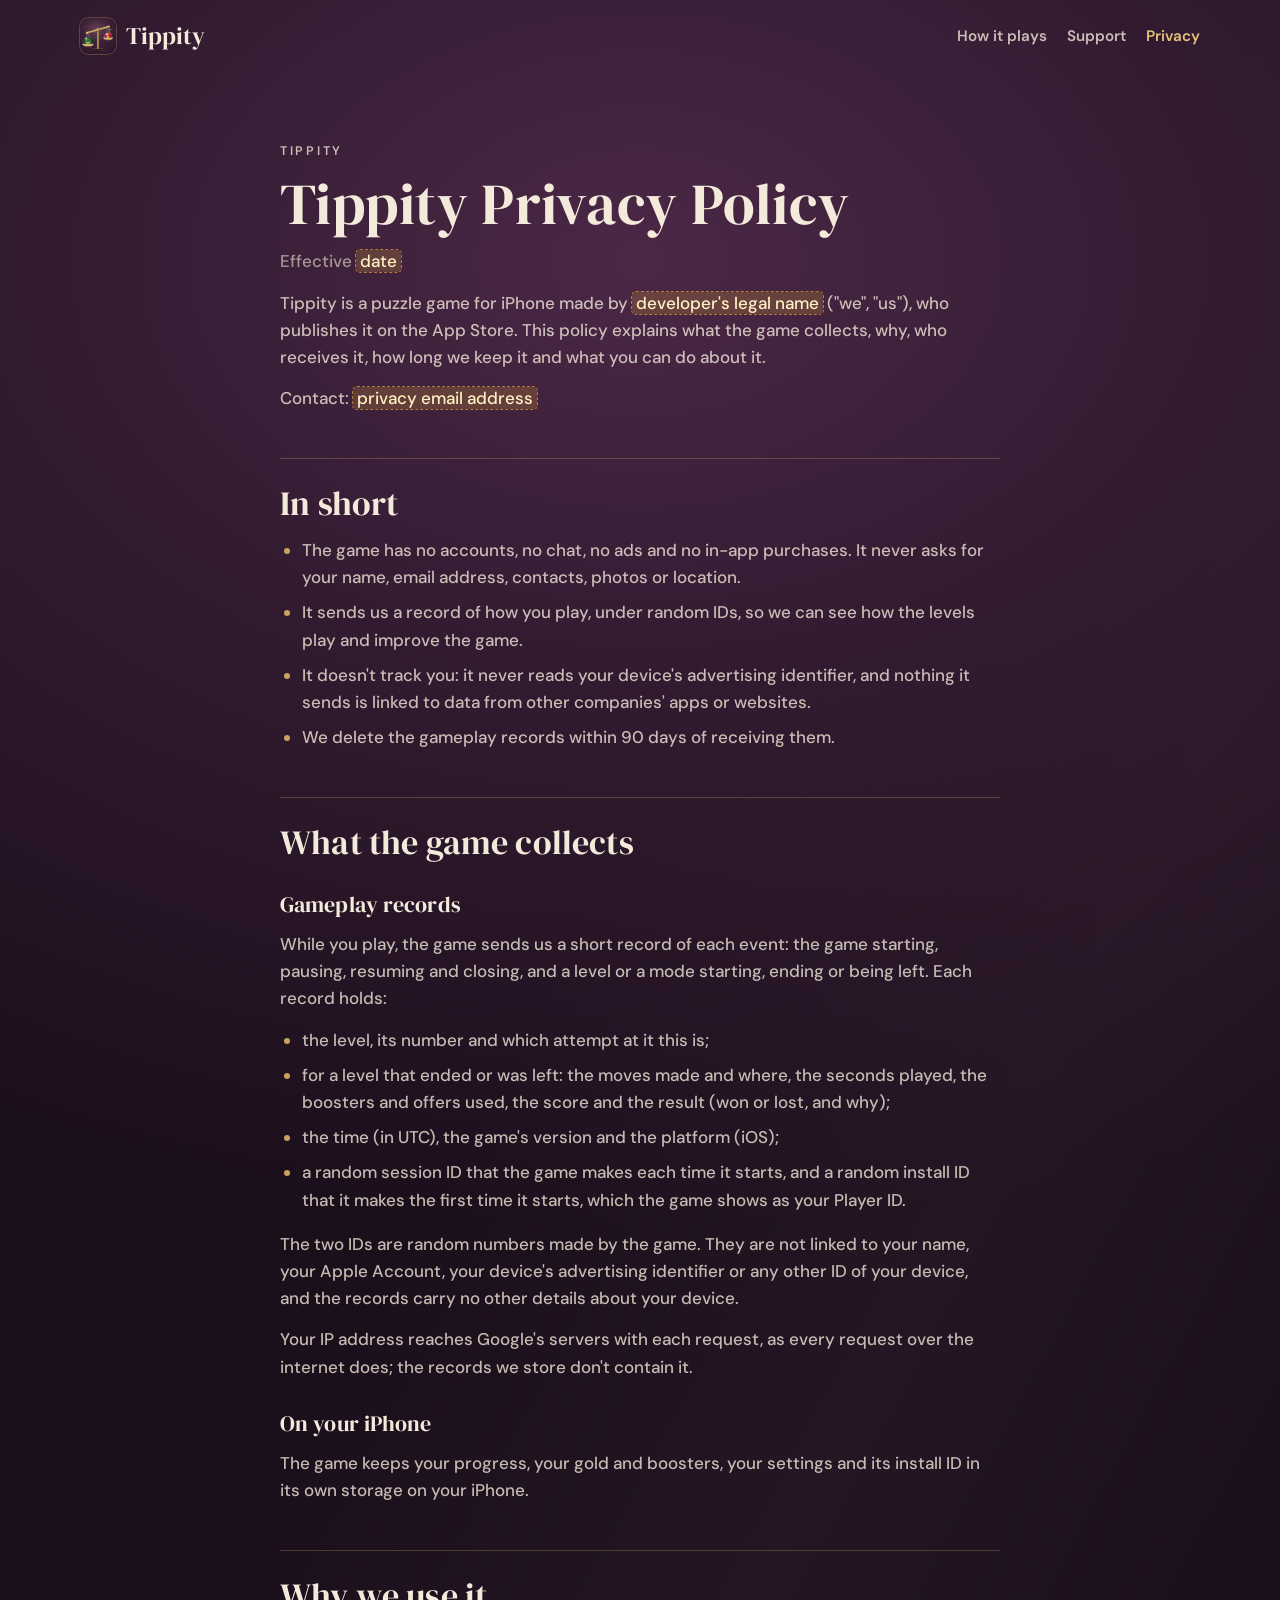
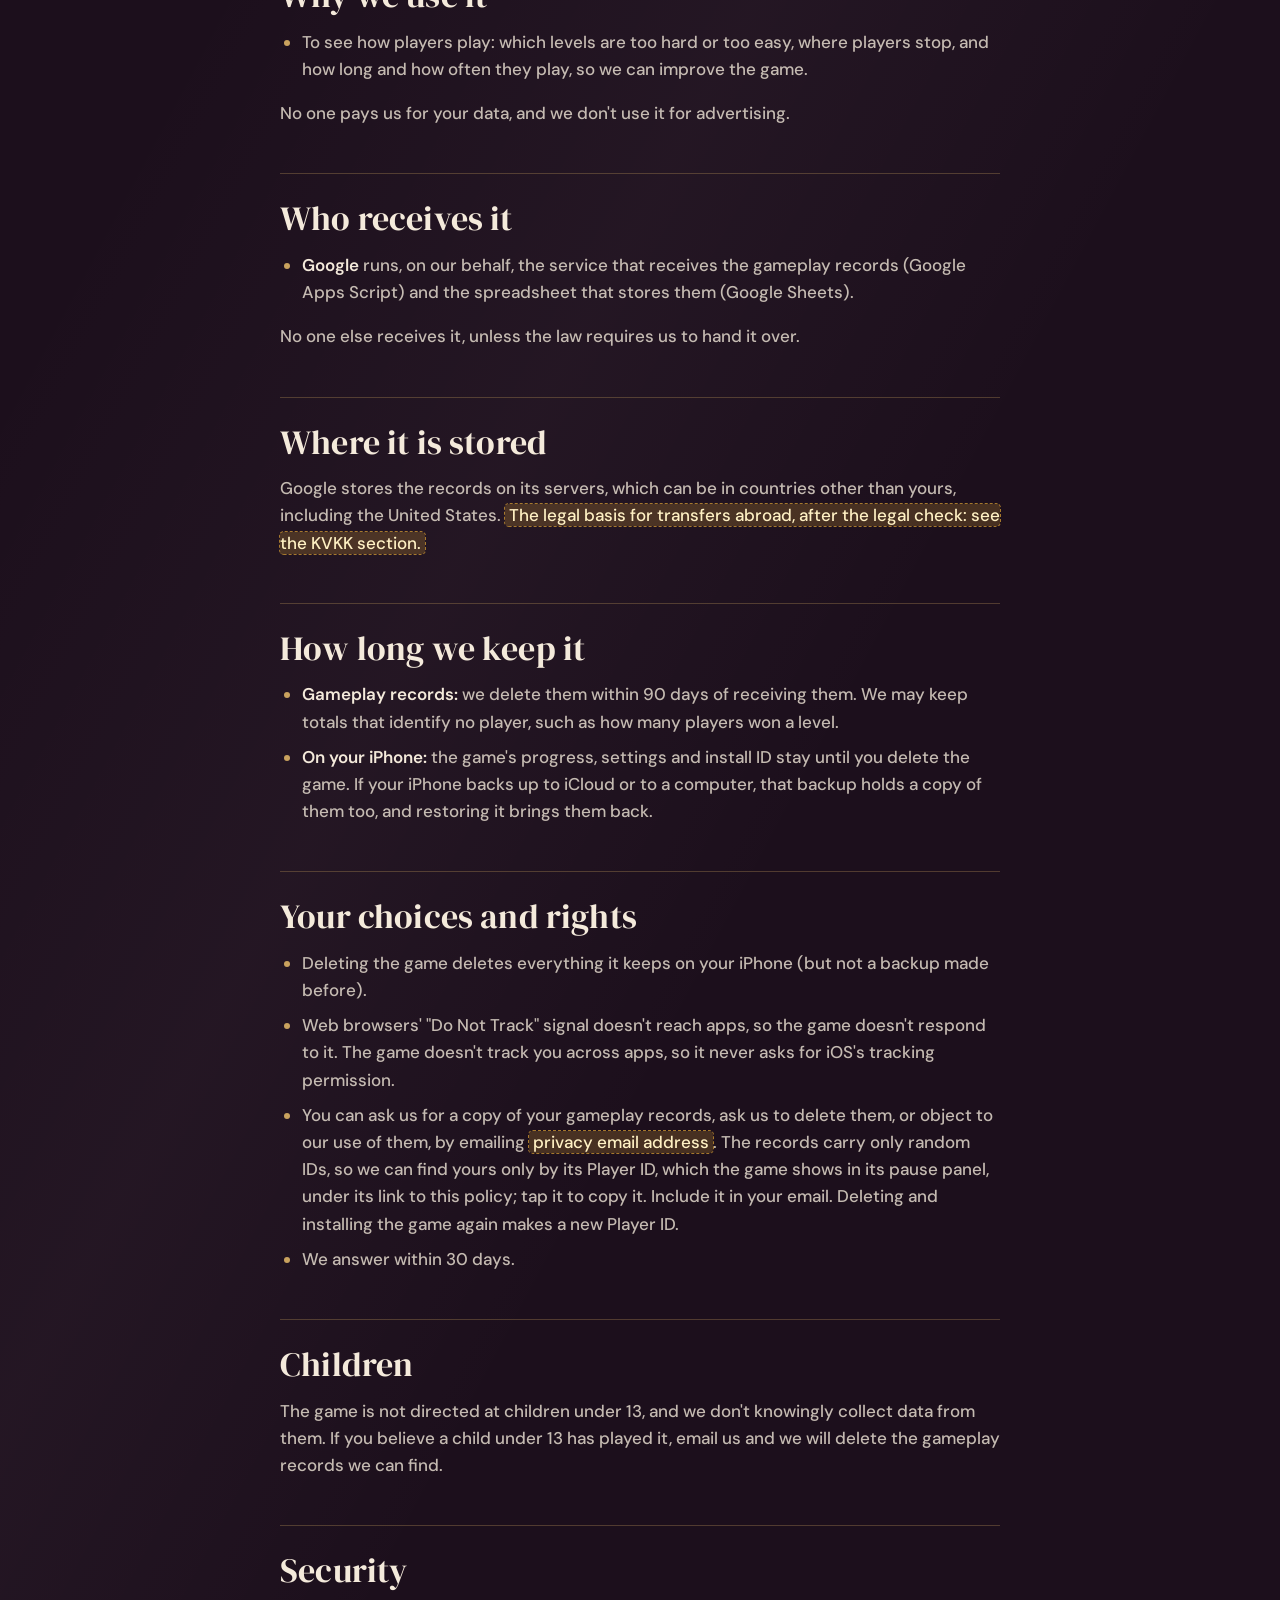
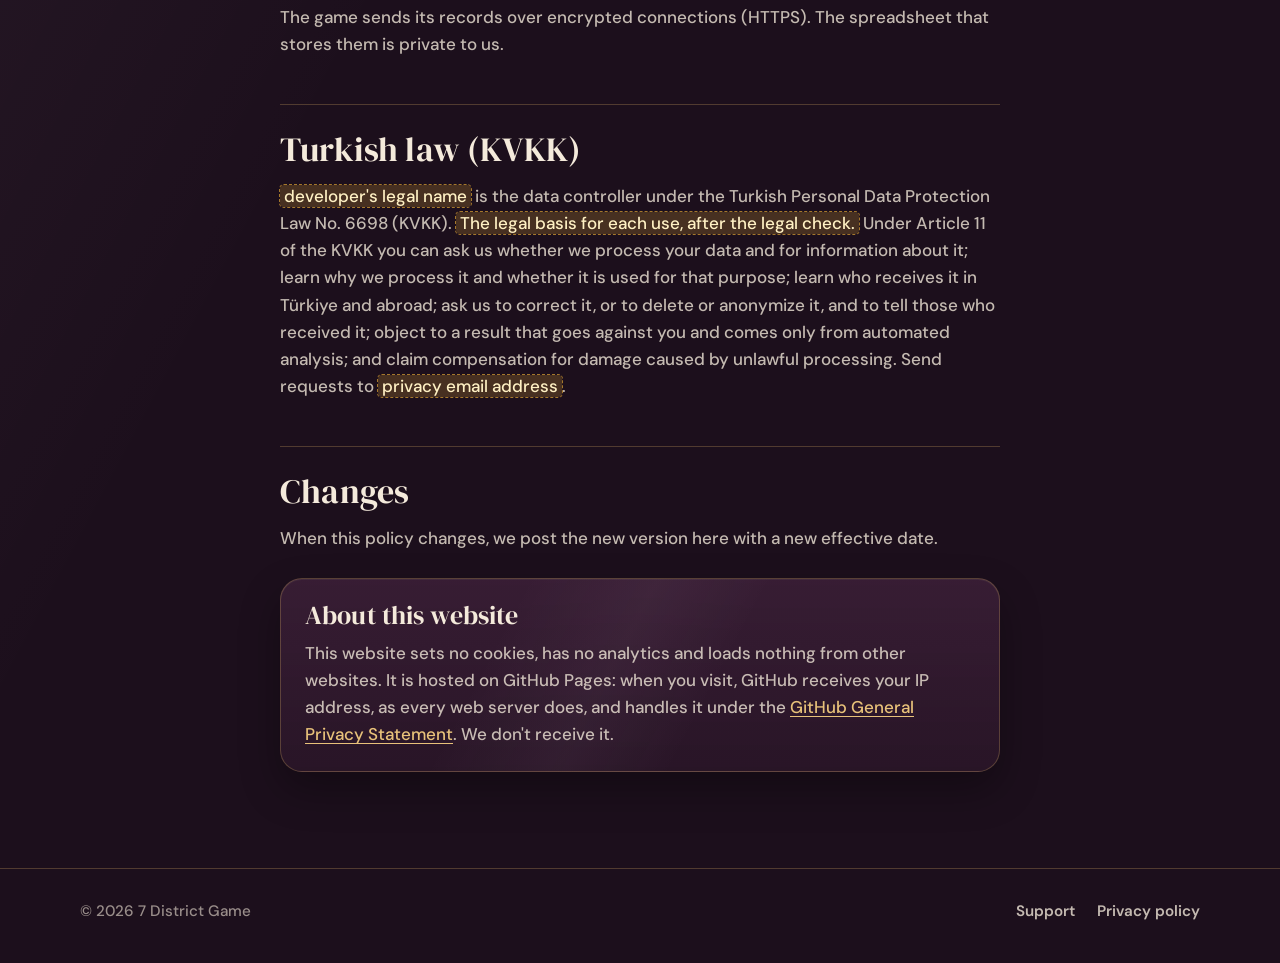
==== privacy/index.html @ a3f68eae "Add the home page, the privacy policy and the support page A static site in the game's Kadife style " ====
<!doctype html>
<html lang="en">
<head>
  <meta charset="utf-8">
  <meta name="viewport" content="width=device-width, initial-scale=1">
  <meta http-equiv="Content-Security-Policy" content="default-src 'none'; style-src 'self'; img-src 'self'; font-src 'self'; base-uri 'none'; form-action 'none'; upgrade-insecure-requests">
  <meta name="referrer" content="no-referrer">
  <meta name="color-scheme" content="dark">
  <meta name="theme-color" content="#1C0F1C">
  <title>Privacy Policy · Tippity</title>
  <meta name="description" content="What Tippity collects, why, who receives it, how long it is kept and what you can do about it.">
  <link rel="icon" type="image/png" sizes="32x32" href="../assets/img/favicon-32.png">
  <link rel="icon" type="image/png" sizes="192x192" href="../assets/img/icon-192.png">
  <link rel="apple-touch-icon" href="../assets/img/apple-touch-icon.png">
  <link rel="stylesheet" href="../assets/site.css">
  <link rel="canonical" href="https://czagnos.github.io/tippity-site/privacy/">
</head>
<body>
  <a class="skip" href="#main">Skip to content</a>

  <header class="site-header">
    <div class="wrap">
      <a class="brand" href="../" aria-label="Tippity, home"><img src="../assets/img/icon-192.png" width="36" height="36" alt="">Tippity</a>
      <nav class="site-nav" aria-label="Site">
        <ul>
          <li class="wide"><a href="../#how">How it plays</a></li>
          <li><a href="../support/">Support</a></li>
          <li><a href="./" aria-current="page">Privacy</a></li>
        </ul>
      </nav>
    </div>
  </header>

  <main id="main" class="page">
    <div class="wrap">
      <article class="prose">
        <p class="kicker">Tippity</p>
        <h1>Tippity Privacy Policy</h1>
        <p class="meta">Effective <mark class="todo">date</mark></p>
        <p>Tippity is a puzzle game for iPhone made by <mark class="todo">developer's legal name</mark> ("we", "us"), who publishes it on the App Store. This policy explains what the game collects, why, who receives it, how long we keep it and what you can do about it.</p>
        <p>Contact: <mark class="todo">privacy email address</mark></p>
        <h2 id="in-short">In short</h2>
        <ul>
          <li>The game has no accounts, no chat, no ads and no in-app purchases. It never asks for your name, email address, contacts, photos or location.</li>
          <li>It sends us a record of how you play, under random IDs, so we can see how the levels play and improve the game.</li>
          <li>It doesn't track you: it never reads your device's advertising identifier, and nothing it sends is linked to data from other companies' apps or websites.</li>
          <li>We delete the gameplay records within 90 days of receiving them.</li>
        </ul>
        <h2 id="what-the-game-collects">What the game collects</h2>
        <h3 id="gameplay-records">Gameplay records</h3>
        <p>While you play, the game sends us a short record of each event: the game starting, pausing, resuming and closing, and a level or a mode starting, ending or being left. Each record holds:</p>
        <ul>
          <li>the level, its number and which attempt at it this is;</li>
          <li>for a level that ended or was left: the moves made and where, the seconds played, the boosters and offers used, the score and the result (won or lost, and why);</li>
          <li>the time (in UTC), the game's version and the platform (iOS);</li>
          <li>a random session ID that the game makes each time it starts, and a random install ID that it makes the first time it starts, which the game shows as your Player ID.</li>
        </ul>
        <p>The two IDs are random numbers made by the game. They are not linked to your name, your Apple Account, your device's advertising identifier or any other ID of your device, and the records carry no other details about your device.</p>
        <p>Your IP address reaches Google's servers with each request, as every request over the internet does; the records we store don't contain it.</p>
        <h3 id="on-your-iphone">On your iPhone</h3>
        <p>The game keeps your progress, your gold and boosters, your settings and its install ID in its own storage on your iPhone.</p>
        <h2 id="why-we-use-it">Why we use it</h2>
        <ul>
          <li>To see how players play: which levels are too hard or too easy, where players stop, and how long and how often they play, so we can improve the game.</li>
        </ul>
        <p>No one pays us for your data, and we don't use it for advertising.</p>
        <h2 id="who-receives-it">Who receives it</h2>
        <ul>
          <li><strong>Google</strong> runs, on our behalf, the service that receives the gameplay records (Google Apps Script) and the spreadsheet that stores them (Google Sheets).</li>
        </ul>
        <p>No one else receives it, unless the law requires us to hand it over.</p>
        <h2 id="where-it-is-stored">Where it is stored</h2>
        <p>Google stores the records on its servers, which can be in countries other than yours, including the United States. <mark class="todo">The legal basis for transfers abroad, after the legal check: see the KVKK section.</mark></p>
        <h2 id="how-long-we-keep-it">How long we keep it</h2>
        <ul>
          <li><strong>Gameplay records:</strong> we delete them within 90 days of receiving them. We may keep totals that identify no player, such as how many players won a level.</li>
          <li><strong>On your iPhone:</strong> the game's progress, settings and install ID stay until you delete the game. If your iPhone backs up to iCloud or to a computer, that backup holds a copy of them too, and restoring it brings them back.</li>
        </ul>
        <h2 id="your-choices-and-rights">Your choices and rights</h2>
        <ul>
          <li>Deleting the game deletes everything it keeps on your iPhone (but not a backup made before).</li>
          <li>Web browsers' "Do Not Track" signal doesn't reach apps, so the game doesn't respond to it. The game doesn't track you across apps, so it never asks for iOS's tracking permission.</li>
          <li>You can ask us for a copy of your gameplay records, ask us to delete them, or object to our use of them, by emailing <mark class="todo">privacy email address</mark>. The records carry only random IDs, so we can find yours only by its Player ID, which the game shows in its pause panel, under its link to this policy; tap it to copy it. Include it in your email. Deleting and installing the game again makes a new Player ID.</li>
          <li>We answer within 30 days.</li>
        </ul>
        <h2 id="children">Children</h2>
        <p>The game is not directed at children under 13, and we don't knowingly collect data from them. If you believe a child under 13 has played it, email us and we will delete the gameplay records we can find.</p>
        <h2 id="security">Security</h2>
        <p>The game sends its records over encrypted connections (HTTPS). The spreadsheet that stores them is private to us.</p>
        <h2 id="turkish-law-kvkk">Turkish law (KVKK)</h2>
        <p><mark class="todo">developer's legal name</mark> is the data controller under the Turkish Personal Data Protection Law No. 6698 (KVKK). <mark class="todo">The legal basis for each use, after the legal check.</mark> Under Article 11 of the KVKK you can ask us whether we process your data and for information about it; learn why we process it and whether it is used for that purpose; learn who receives it in Türkiye and abroad; ask us to correct it, or to delete or anonymize it, and to tell those who received it; object to a result that goes against you and comes only from automated analysis; and claim compensation for damage caused by unlawful processing. Send requests to <mark class="todo">privacy email address</mark>.</p>
        <h2 id="changes">Changes</h2>
        <p>When this policy changes, we post the new version here with a new effective date.</p>

        <section class="card box" aria-labelledby="site-title">
          <h2 id="site-title">About this website</h2>
          <p>This website sets no cookies, has no analytics and loads nothing from other websites. It is hosted on
            GitHub Pages: when you visit, GitHub receives your IP address, as every web server does, and handles it
            under the <a href="https://docs.github.com/en/site-policy/privacy-policies/github-general-privacy-statement">GitHub General Privacy Statement</a>.
            We don't receive it.</p>
        </section>
      </article>
    </div>
  </main>

  <footer class="site-footer">
    <div class="wrap">
      <p>© 2026 7 District Game</p>
      <ul>
        <li><a href="../support/">Support</a></li>
        <li><a href="./" aria-current="page">Privacy policy</a></li>
      </ul>
    </div>
  </footer>
</body>
</html>
---- assets/site.css ----
/* Tippity's site. The game's Kadife style (velvet plum, brass and lamp light) from the game's design tokens; no
   external requests, no scripts. */

@font-face {
  font-family: "DM Serif Display";
  src: url("fonts/DMSerifDisplay-Regular.ttf") format("truetype");
  font-weight: 400;
  font-style: normal;
  font-display: swap;
}

@font-face {
  font-family: "DM Sans";
  src: url("fonts/DMSans-Medium.ttf") format("truetype");
  font-weight: 500;
  font-style: normal;
  font-display: swap;
}

@font-face {
  font-family: "DM Sans";
  src: url("fonts/DMSans-SemiBold.ttf") format("truetype");
  font-weight: 600;
  font-style: normal;
  font-display: swap;
}

:root {
  color-scheme: dark;

  --bg-center: #4b2846;
  --bg-mid: #321b31;
  --bg-edge: #1c0f1c;
  --velvet: #2a1628;
  --night: #170c17;
  --inlay: #120912;
  --counter-top: #170b16;
  --counter-bottom: #0e070e;
  --counter-edge: #674f36;
  --lamp: #e8c27a;
  --gold: #c9a25e;
  --gold-light: #f3d9a0;
  --gold-pale: #fff1c4;
  --gold-dark: #8a6424;
  --bone: #f4eadb;
  --bone-soft: rgba(244, 234, 219, 0.78);
  --bone-faint: rgba(244, 234, 219, 0.58);
  --line: rgba(201, 162, 94, 0.3);
  --line-strong: rgba(232, 194, 122, 0.55);
  --safe: #1e9a68;
  --warn: #e0a534;
  --danger: #c8203a;

  --serif: "DM Serif Display", Georgia, "Times New Roman", serif;
  --sans: "DM Sans", -apple-system, BlinkMacSystemFont, "Segoe UI", Roboto, Helvetica, Arial, sans-serif;

  --page: 1120px;
  --text: 720px;
  --gutter: clamp(16px, 5vw, 40px);
  --radius: 22px;
}

*,
*::before,
*::after {
  box-sizing: border-box;
}

html {
  -webkit-text-size-adjust: 100%;
  text-size-adjust: 100%;
  background: var(--bg-edge);
}

body {
  margin: 0;
  min-height: 100vh;
  background-color: var(--bg-edge);
  background-image:
    radial-gradient(ellipse 110% 960px at 50% 260px, var(--bg-center) 0%, var(--bg-mid) 42%, rgba(28, 15, 28, 0) 100%),
    linear-gradient(118deg, rgba(255, 220, 240, 0) 30%, rgba(255, 220, 240, 0.035) 46%, rgba(255, 220, 240, 0) 60%);
  background-repeat: no-repeat;
  color: var(--bone);
  font-family: var(--sans);
  font-weight: 500;
  font-size: 1.0625rem;
  line-height: 1.6;
  -webkit-font-smoothing: antialiased;
  -moz-osx-font-smoothing: grayscale;
}

img {
  display: block;
  max-width: 100%;
  height: auto;
}

a {
  color: var(--lamp);
  text-decoration-thickness: 1px;
  text-underline-offset: 0.18em;
}

a:hover {
  color: var(--gold-pale);
}

:focus-visible {
  outline: 2px solid var(--lamp);
  outline-offset: 3px;
  border-radius: 6px;
}

h1,
h2,
h3 {
  font-family: var(--serif);
  font-weight: 400;
  line-height: 1.12;
  letter-spacing: 0.005em;
  margin: 0;
}

p {
  margin: 0;
}

strong {
  font-weight: 600;
}

.skip {
  position: absolute;
  left: 12px;
  top: -60px;
  z-index: 10;
  padding: 10px 16px;
  border-radius: 999px;
  background: var(--night);
  color: var(--bone);
  border: 1px solid var(--line-strong);
}

.skip:focus {
  top: 12px;
}

.wrap {
  width: 100%;
  max-width: calc(var(--page) + 2 * var(--gutter));
  margin: 0 auto;
  padding: 0 var(--gutter);
}

.kicker {
  font-family: var(--sans);
  font-weight: 600;
  font-size: 0.78rem;
  letter-spacing: 0.22em;
  text-transform: uppercase;
  color: var(--gold);
}

/* Header */

.site-header {
  padding: 18px 0;
}

.site-header .wrap {
  display: flex;
  align-items: center;
  justify-content: space-between;
  gap: 16px;
}

.brand {
  display: inline-flex;
  align-items: center;
  gap: 10px;
  color: var(--bone);
  text-decoration: none;
  font-family: var(--serif);
  font-size: 1.5rem;
  line-height: 1;
}

.brand img {
  width: 36px;
  height: 36px;
  border-radius: 9px;
  box-shadow: 0 0 0 1px var(--line);
}

.brand:hover {
  color: var(--gold-pale);
}

.site-nav ul {
  display: flex;
  flex-wrap: wrap;
  gap: 4px 20px;
  list-style: none;
  margin: 0;
  padding: 0;
}

.site-nav a {
  color: var(--bone-soft);
  text-decoration: none;
  font-weight: 600;
  font-size: 0.95rem;
}

.site-nav a:hover,
.site-nav a[aria-current="page"] {
  color: var(--lamp);
}

@media (max-width: 520px) {
  .site-nav .wide {
    display: none;
  }

  .site-nav ul {
    gap: 4px 16px;
  }
}

/* Hero */

.hero {
  padding: clamp(16px, 5vw, 64px) 0 clamp(8px, 3vw, 32px);
}

.hero .wrap {
  display: grid;
  gap: clamp(8px, 3vw, 40px);
  align-items: center;
}

.hero-art {
  position: relative;
  justify-self: center;
  width: min(100%, 520px);
}

.hero-art::before {
  content: "";
  position: absolute;
  inset: -12% -18%;
  background: radial-gradient(closest-side, rgba(255, 214, 150, 0.2), rgba(255, 214, 150, 0.06) 55%, rgba(255, 214, 150, 0));
  pointer-events: none;
}

.hero-art img {
  position: relative;
  width: 100%;
  filter: drop-shadow(0 28px 36px rgba(0, 0, 0, 0.45));
}

.hero h1 {
  font-size: clamp(3.6rem, 13vw, 6.4rem);
  margin-top: 12px;
}

.tagline {
  margin-top: 6px;
  font-weight: 600;
  font-size: clamp(1.3rem, 3.6vw, 1.75rem);
  color: var(--lamp);
}

.lead {
  margin-top: 22px;
  max-width: 34em;
  font-size: clamp(1.06rem, 2.4vw, 1.22rem);
  color: var(--bone-soft);
}

.cta-row {
  display: flex;
  flex-wrap: wrap;
  align-items: center;
  gap: 14px 22px;
  margin-top: 30px;
}

.soon {
  display: inline-flex;
  align-items: center;
  gap: 10px;
  padding: 12px 20px;
  white-space: nowrap;
  font-size: clamp(0.94rem, 3.9vw, 1.0625rem);
  border-radius: 999px;
  border: 1px solid var(--line-strong);
  background: linear-gradient(180deg, rgba(42, 22, 40, 0.92), rgba(23, 12, 23, 0.92));
  box-shadow: inset 0 1px 0 rgba(255, 241, 196, 0.08), 0 10px 24px rgba(0, 0, 0, 0.3);
  color: var(--gold-light);
  font-weight: 600;
}

.soon::before {
  content: "";
  width: 9px;
  height: 9px;
  border-radius: 50%;
  background: var(--safe);
  box-shadow: 0 0 0 3px rgba(30, 154, 104, 0.25);
}

.text-link {
  font-weight: 600;
}

@media (min-width: 860px) {
  .hero .wrap {
    grid-template-columns: 1.05fr 1fr;
  }

  .hero-art {
    order: 2;
  }
}

/* Sections */

.section {
  padding: clamp(44px, 8vw, 96px) 0;
}

.section-head {
  max-width: 54rem;
  margin-bottom: clamp(24px, 4vw, 44px);
}

.section-head h2 {
  margin-top: 10px;
  font-size: clamp(2.1rem, 6vw, 3.1rem);
}

.section-head p {
  margin-top: 14px;
  max-width: 40em;
  color: var(--bone-soft);
}

.card {
  border-radius: var(--radius);
  border: 1px solid var(--line);
  background:
    linear-gradient(118deg, rgba(255, 220, 240, 0) 30%, rgba(255, 220, 240, 0.045) 46%, rgba(255, 220, 240, 0) 60%),
    linear-gradient(180deg, rgba(74, 39, 68, 0.6), rgba(42, 22, 40, 0.9));
  box-shadow: inset 0 1px 0 rgba(255, 241, 196, 0.06), 0 18px 40px rgba(0, 0, 0, 0.3);
}

/* How it plays */

.steps {
  display: grid;
  gap: 18px;
  list-style: none;
  margin: 0;
  padding: 0;
  counter-reset: step;
}

.steps li {
  position: relative;
  padding: 26px 24px 26px;
  counter-increment: step;
}

.step-art {
  display: flex;
  align-items: flex-end;
  gap: 6px;
  min-height: 96px;
  margin-bottom: 18px;
}

.step-art img {
  filter: drop-shadow(0 8px 10px rgba(0, 0, 0, 0.35));
}

.steps h3 {
  font-size: 1.7rem;
}

.steps h3::before {
  content: counter(step) ". ";
  color: var(--gold);
}

.steps p {
  margin-top: 10px;
  color: var(--bone-soft);
}

@media (min-width: 860px) {
  .steps {
    grid-template-columns: repeat(3, 1fr);
    gap: 22px;
  }
}

/* What's inside */

.features {
  display: grid;
  gap: 18px;
  list-style: none;
  margin: 0;
  padding: 0;
}

.features li {
  padding: 24px 24px 26px;
}

.features h3 {
  font-size: 1.55rem;
}

.features h3::after {
  content: "";
  display: block;
  width: 44px;
  height: 2px;
  margin-top: 12px;
  border-radius: 2px;
  background: linear-gradient(90deg, var(--gold-pale), var(--gold) 45%, var(--gold-dark));
}

.features p {
  margin-top: 12px;
  color: var(--bone-soft);
}

@media (min-width: 640px) {
  .features {
    grid-template-columns: repeat(2, 1fr);
  }
}

@media (min-width: 1000px) {
  .features {
    grid-template-columns: repeat(4, 1fr);
    gap: 22px;
  }
}

/* Closing band */

.closing {
  text-align: center;
  padding: clamp(36px, 7vw, 72px) clamp(14px, 4vw, 24px);
}

.closing h2 {
  font-size: clamp(2rem, 5.5vw, 2.8rem);
}

.closing h2 + p {
  margin: 14px auto 0;
  max-width: 34em;
  color: var(--bone-soft);
}

.closing .cta-row {
  justify-content: center;
}

/* Text pages: privacy and support */

.page {
  padding: clamp(24px, 5vw, 56px) 0 clamp(48px, 8vw, 96px);
}

.prose {
  max-width: var(--text);
  margin: 0 auto;
}

.prose h1 {
  font-size: clamp(2.6rem, 8vw, 3.6rem);
  margin-top: 10px;
}

.prose .meta {
  margin-top: 12px;
  color: var(--bone-faint);
}

.prose h2 {
  font-size: clamp(1.7rem, 4.5vw, 2.1rem);
  margin-top: 46px;
  padding-top: 26px;
  border-top: 1px solid var(--line);
}

.prose h3 {
  font-size: 1.4rem;
  margin-top: 30px;
}

.prose p,
.prose ul,
.prose ol {
  margin-top: 14px;
  color: var(--bone-soft);
}

.prose ul,
.prose ol {
  padding-left: 1.3em;
}

.prose li + li {
  margin-top: 8px;
}

.prose li::marker {
  color: var(--gold);
}

.prose strong {
  color: var(--bone);
}

.prose .box {
  margin-top: 26px;
  padding: 22px 24px;
}

.prose .box h2 {
  margin-top: 0;
  padding-top: 0;
  border-top: 0;
  font-size: 1.6rem;
}

.prose .box p:first-of-type {
  margin-top: 10px;
}

.email {
  font-weight: 600;
  font-size: 1.15rem;
}

.todo {
  padding: 0 4px;
  border-radius: 4px;
  background: rgba(224, 165, 52, 0.22);
  color: var(--gold-pale);
  outline: 1px dashed rgba(224, 165, 52, 0.7);
}

details {
  margin-top: 12px;
  border-radius: 16px;
  border: 1px solid var(--line);
  background: rgba(42, 22, 40, 0.55);
}

details + details {
  margin-top: 10px;
}

summary {
  display: flex;
  align-items: center;
  justify-content: space-between;
  gap: 16px;
  cursor: pointer;
  padding: 16px 20px;
  font-weight: 600;
  color: var(--bone);
  list-style: none;
}

summary::-webkit-details-marker {
  display: none;
}

summary::after {
  content: "+";
  flex: none;
  width: 28px;
  height: 28px;
  border-radius: 50%;
  border: 1px solid var(--line-strong);
  color: var(--lamp);
  font-size: 1.15rem;
  line-height: 26px;
  text-align: center;
}

details[open] summary::after {
  content: "\2212";
}

details[open] summary {
  border-bottom: 1px solid var(--line);
}

details > p,
details > ol,
details > ul {
  margin: 0;
  padding: 14px 20px 18px;
}

details > ol,
details > ul {
  padding-left: 2.6em;
}

/* Footer */

.site-footer {
  border-top: 1px solid var(--line);
  padding: 30px 0 40px;
  color: var(--bone-faint);
  font-size: 0.95rem;
}

.site-footer .wrap {
  display: flex;
  flex-wrap: wrap;
  align-items: center;
  justify-content: space-between;
  gap: 14px 24px;
}

.site-footer ul {
  display: flex;
  flex-wrap: wrap;
  gap: 6px 22px;
  list-style: none;
  margin: 0;
  padding: 0;
}

.site-footer a {
  color: var(--bone-soft);
  font-weight: 600;
  text-decoration: none;
}

.site-footer a:hover {
  color: var(--lamp);
}

/* Not found */

.lost {
  text-align: center;
  padding: clamp(40px, 10vw, 120px) 0;
}

.lost img {
  width: min(70%, 320px);
  margin: 0 auto;
  transform: rotate(-9deg);
  filter: drop-shadow(0 22px 28px rgba(0, 0, 0, 0.45));
}

.lost h1 {
  margin-top: 26px;
  font-size: clamp(2.4rem, 8vw, 3.4rem);
}

.lost p {
  margin-top: 12px;
  color: var(--bone-soft);
}

@media (prefers-reduced-motion: no-preference) {
  a,
  .site-nav a,
  .site-footer a {
    transition: color 0.16s ease;
  }
}
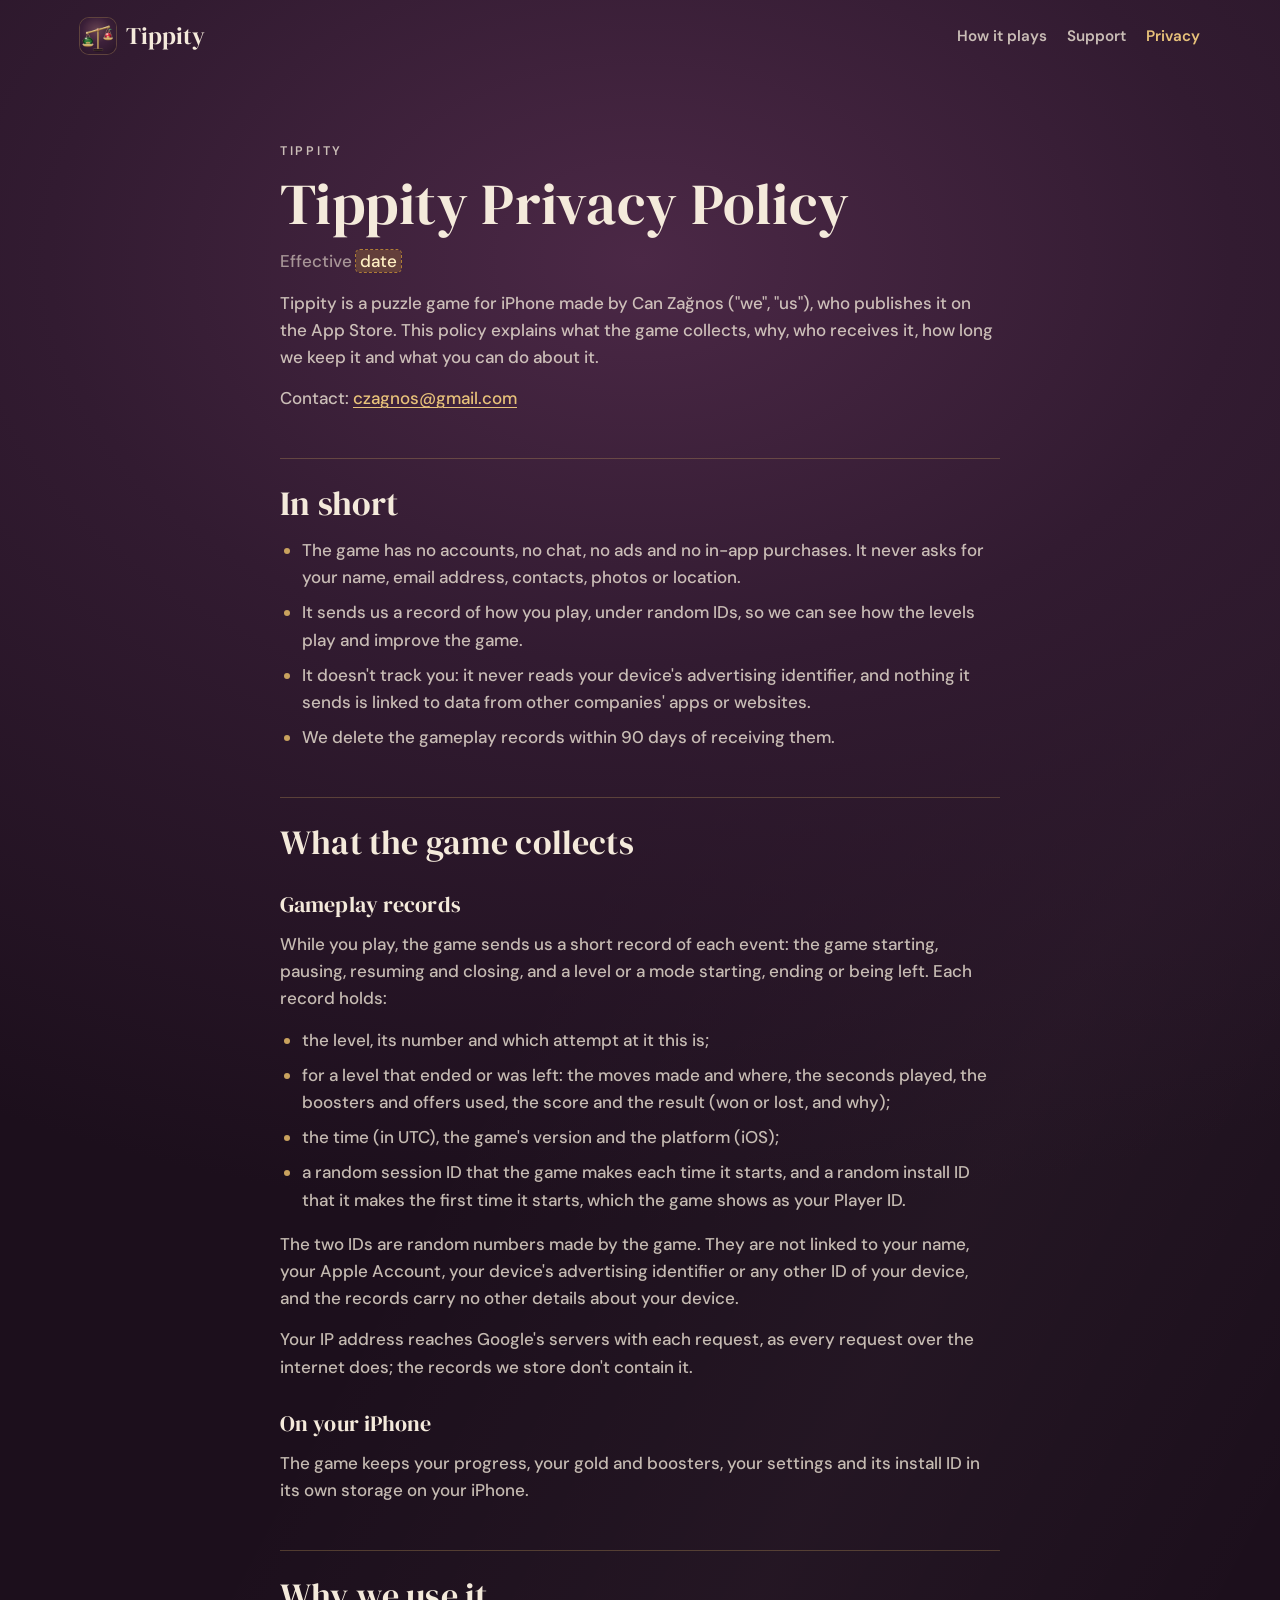
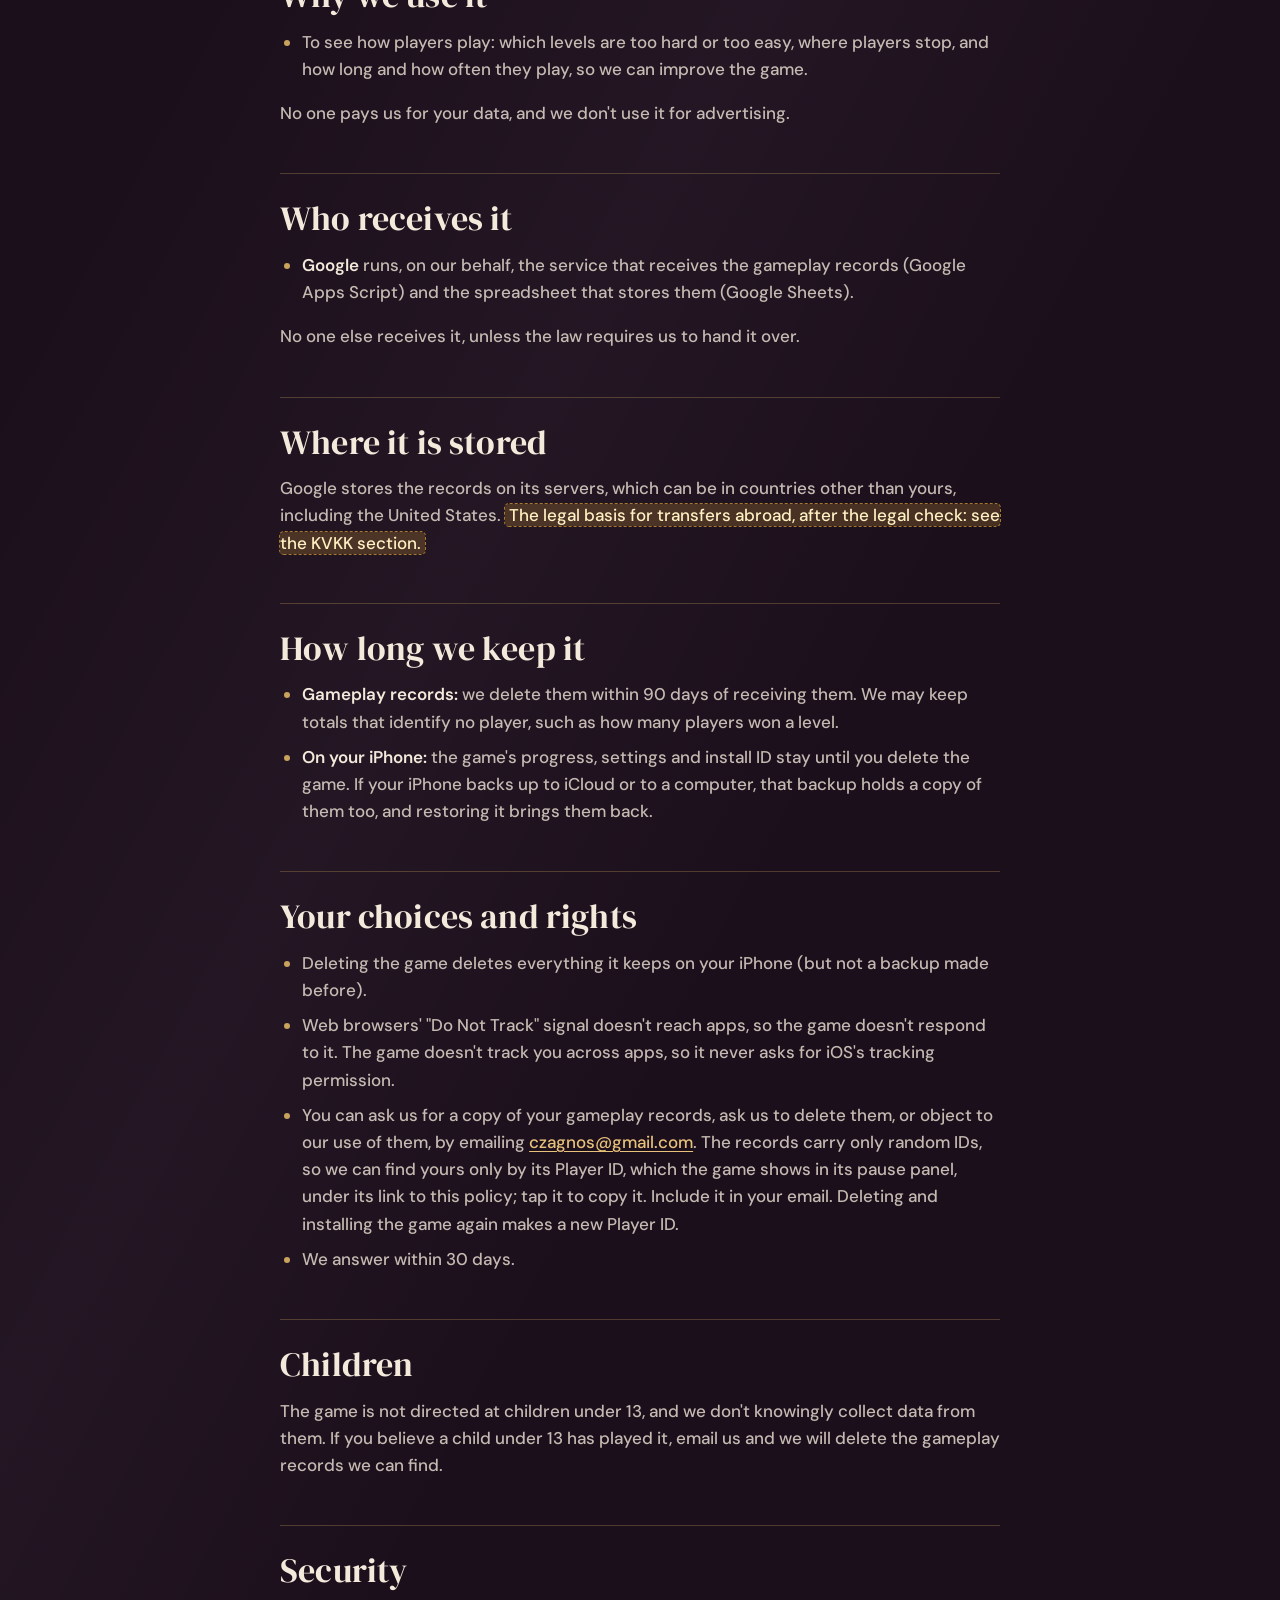
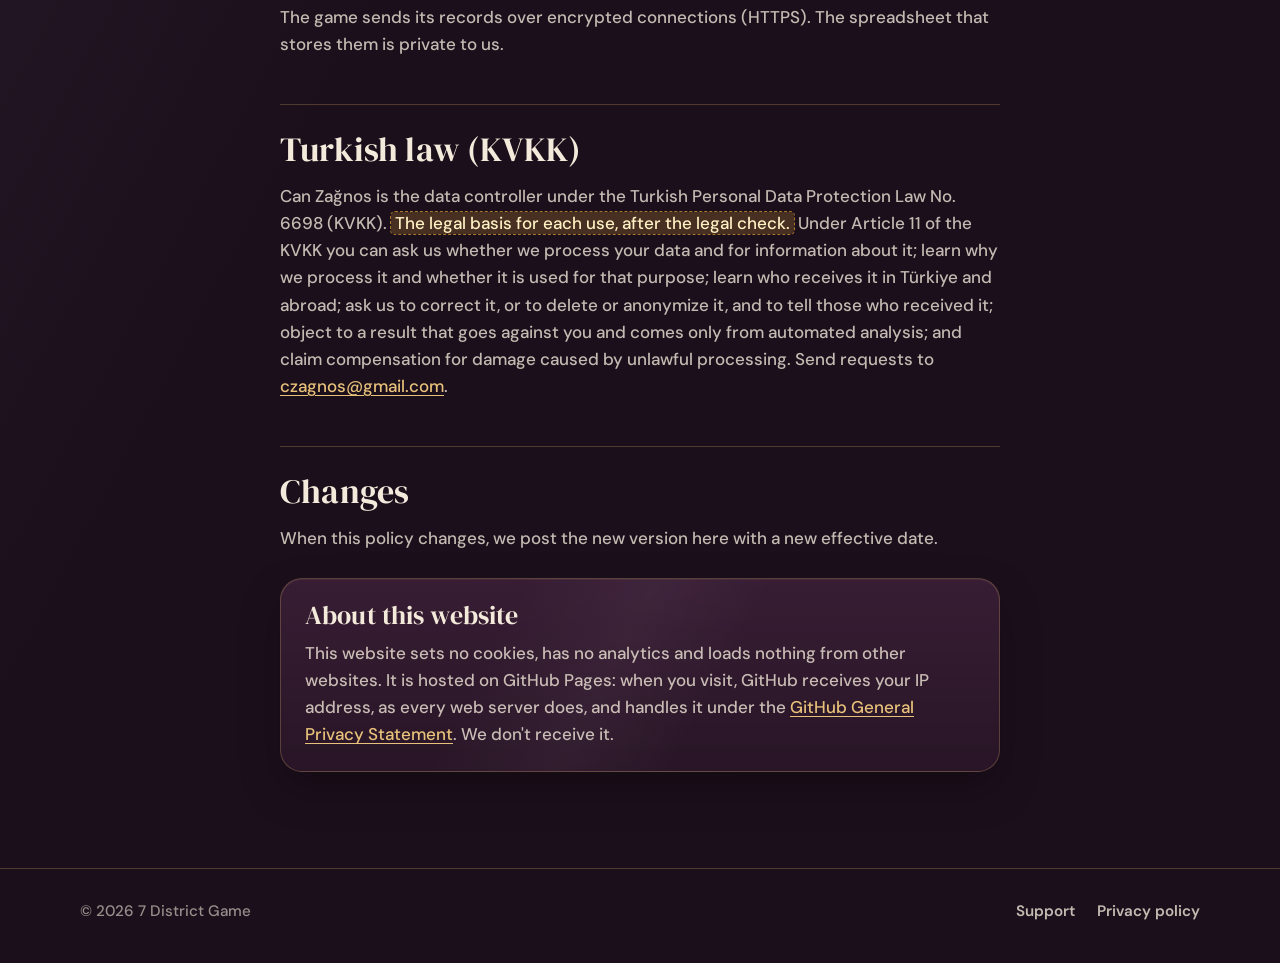
==== commit 63bac675: "Fill in the developer's name and the contact email The privacy policy and the support page name Can " ====
--- a/privacy/index.html
+++ b/privacy/index.html
@@ -37,8 +37,8 @@
         <p class="kicker">Tippity</p>
         <h1>Tippity Privacy Policy</h1>
         <p class="meta">Effective <mark class="todo">date</mark></p>
-        <p>Tippity is a puzzle game for iPhone made by <mark class="todo">developer's legal name</mark> ("we", "us"), who publishes it on the App Store. This policy explains what the game collects, why, who receives it, how long we keep it and what you can do about it.</p>
-        <p>Contact: <mark class="todo">privacy email address</mark></p>
+        <p>Tippity is a puzzle game for iPhone made by Can Zağnos ("we", "us"), who publishes it on the App Store. This policy explains what the game collects, why, who receives it, how long we keep it and what you can do about it.</p>
+        <p>Contact: <a href="mailto:czagnos@gmail.com">czagnos@gmail.com</a></p>
         <h2 id="in-short">In short</h2>
         <ul>
           <li>The game has no accounts, no chat, no ads and no in-app purchases. It never asks for your name, email address, contacts, photos or location.</li>
@@ -80,7 +80,7 @@
         <ul>
           <li>Deleting the game deletes everything it keeps on your iPhone (but not a backup made before).</li>
           <li>Web browsers' "Do Not Track" signal doesn't reach apps, so the game doesn't respond to it. The game doesn't track you across apps, so it never asks for iOS's tracking permission.</li>
-          <li>You can ask us for a copy of your gameplay records, ask us to delete them, or object to our use of them, by emailing <mark class="todo">privacy email address</mark>. The records carry only random IDs, so we can find yours only by its Player ID, which the game shows in its pause panel, under its link to this policy; tap it to copy it. Include it in your email. Deleting and installing the game again makes a new Player ID.</li>
+          <li>You can ask us for a copy of your gameplay records, ask us to delete them, or object to our use of them, by emailing <a href="mailto:czagnos@gmail.com">czagnos@gmail.com</a>. The records carry only random IDs, so we can find yours only by its Player ID, which the game shows in its pause panel, under its link to this policy; tap it to copy it. Include it in your email. Deleting and installing the game again makes a new Player ID.</li>
           <li>We answer within 30 days.</li>
         </ul>
         <h2 id="children">Children</h2>
@@ -88,7 +88,7 @@
         <h2 id="security">Security</h2>
         <p>The game sends its records over encrypted connections (HTTPS). The spreadsheet that stores them is private to us.</p>
         <h2 id="turkish-law-kvkk">Turkish law (KVKK)</h2>
-        <p><mark class="todo">developer's legal name</mark> is the data controller under the Turkish Personal Data Protection Law No. 6698 (KVKK). <mark class="todo">The legal basis for each use, after the legal check.</mark> Under Article 11 of the KVKK you can ask us whether we process your data and for information about it; learn why we process it and whether it is used for that purpose; learn who receives it in Türkiye and abroad; ask us to correct it, or to delete or anonymize it, and to tell those who received it; object to a result that goes against you and comes only from automated analysis; and claim compensation for damage caused by unlawful processing. Send requests to <mark class="todo">privacy email address</mark>.</p>
+        <p>Can Zağnos is the data controller under the Turkish Personal Data Protection Law No. 6698 (KVKK). <mark class="todo">The legal basis for each use, after the legal check.</mark> Under Article 11 of the KVKK you can ask us whether we process your data and for information about it; learn why we process it and whether it is used for that purpose; learn who receives it in Türkiye and abroad; ask us to correct it, or to delete or anonymize it, and to tell those who received it; object to a result that goes against you and comes only from automated analysis; and claim compensation for damage caused by unlawful processing. Send requests to <a href="mailto:czagnos@gmail.com">czagnos@gmail.com</a>.</p>
         <h2 id="changes">Changes</h2>
         <p>When this policy changes, we post the new version here with a new effective date.</p>
 
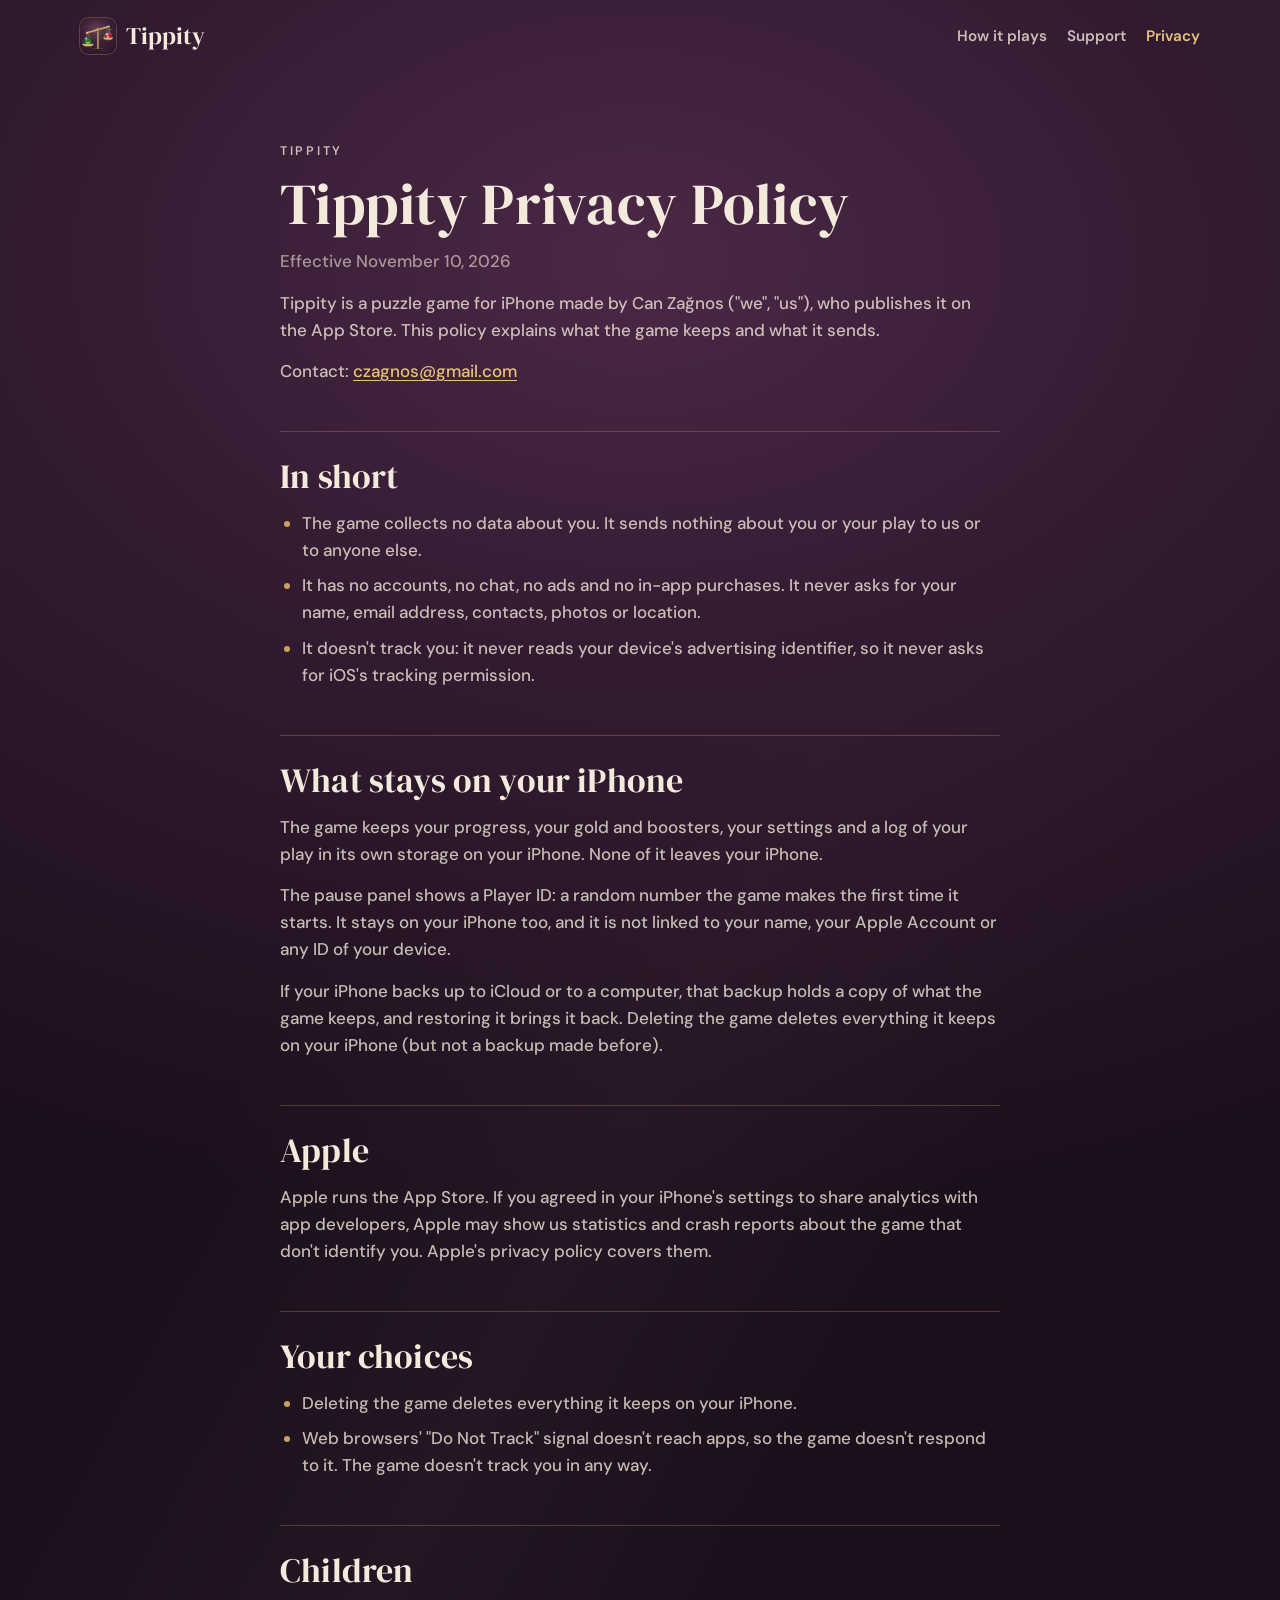
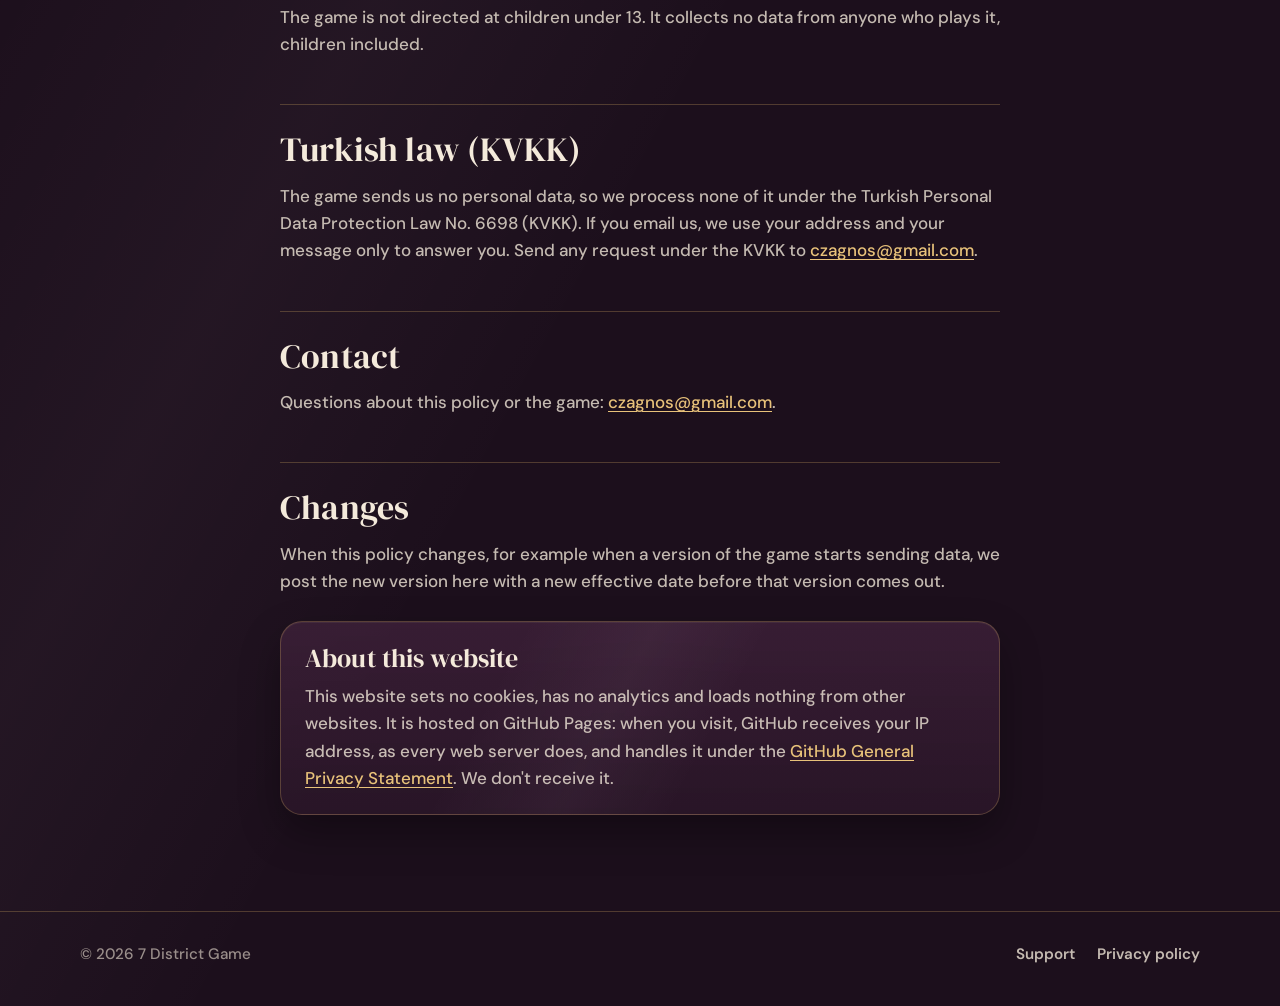
==== commit 6527a100: "Publish the policy of a release that sends nothing The privacy page comes from the game's final poli" ====
--- a/privacy/index.html
+++ b/privacy/index.html
@@ -36,61 +36,34 @@
       <article class="prose">
         <p class="kicker">Tippity</p>
         <h1>Tippity Privacy Policy</h1>
-        <p class="meta">Effective <mark class="todo">date</mark></p>
-        <p>Tippity is a puzzle game for iPhone made by Can Zağnos ("we", "us"), who publishes it on the App Store. This policy explains what the game collects, why, who receives it, how long we keep it and what you can do about it.</p>
+        <p class="meta">Effective November 10, 2026</p>
+        <p>Tippity is a puzzle game for iPhone made by Can Zağnos ("we", "us"), who publishes it on the App Store. This policy explains what the game keeps and what it sends.</p>
         <p>Contact: <a href="mailto:czagnos@gmail.com">czagnos@gmail.com</a></p>
         <h2 id="in-short">In short</h2>
         <ul>
-          <li>The game has no accounts, no chat, no ads and no in-app purchases. It never asks for your name, email address, contacts, photos or location.</li>
-          <li>It sends us a record of how you play, under random IDs, so we can see how the levels play and improve the game.</li>
-          <li>It doesn't track you: it never reads your device's advertising identifier, and nothing it sends is linked to data from other companies' apps or websites.</li>
-          <li>We delete the gameplay records within 90 days of receiving them.</li>
+          <li>The game collects no data about you. It sends nothing about you or your play to us or to anyone else.</li>
+          <li>It has no accounts, no chat, no ads and no in-app purchases. It never asks for your name, email address, contacts, photos or location.</li>
+          <li>It doesn't track you: it never reads your device's advertising identifier, so it never asks for iOS's tracking permission.</li>
         </ul>
-        <h2 id="what-the-game-collects">What the game collects</h2>
-        <h3 id="gameplay-records">Gameplay records</h3>
-        <p>While you play, the game sends us a short record of each event: the game starting, pausing, resuming and closing, and a level or a mode starting, ending or being left. Each record holds:</p>
+        <h2 id="what-stays-on-your-iphone">What stays on your iPhone</h2>
+        <p>The game keeps your progress, your gold and boosters, your settings and a log of your play in its own storage on your iPhone. None of it leaves your iPhone.</p>
+        <p>The pause panel shows a Player ID: a random number the game makes the first time it starts. It stays on your iPhone too, and it is not linked to your name, your Apple Account or any ID of your device.</p>
+        <p>If your iPhone backs up to iCloud or to a computer, that backup holds a copy of what the game keeps, and restoring it brings it back. Deleting the game deletes everything it keeps on your iPhone (but not a backup made before).</p>
+        <h2 id="apple">Apple</h2>
+        <p>Apple runs the App Store. If you agreed in your iPhone's settings to share analytics with app developers, Apple may show us statistics and crash reports about the game that don't identify you. Apple's privacy policy covers them.</p>
+        <h2 id="your-choices">Your choices</h2>
         <ul>
-          <li>the level, its number and which attempt at it this is;</li>
-          <li>for a level that ended or was left: the moves made and where, the seconds played, the boosters and offers used, the score and the result (won or lost, and why);</li>
-          <li>the time (in UTC), the game's version and the platform (iOS);</li>
-          <li>a random session ID that the game makes each time it starts, and a random install ID that it makes the first time it starts, which the game shows as your Player ID.</li>
-        </ul>
-        <p>The two IDs are random numbers made by the game. They are not linked to your name, your Apple Account, your device's advertising identifier or any other ID of your device, and the records carry no other details about your device.</p>
-        <p>Your IP address reaches Google's servers with each request, as every request over the internet does; the records we store don't contain it.</p>
-        <h3 id="on-your-iphone">On your iPhone</h3>
-        <p>The game keeps your progress, your gold and boosters, your settings and its install ID in its own storage on your iPhone.</p>
-        <h2 id="why-we-use-it">Why we use it</h2>
-        <ul>
-          <li>To see how players play: which levels are too hard or too easy, where players stop, and how long and how often they play, so we can improve the game.</li>
-        </ul>
-        <p>No one pays us for your data, and we don't use it for advertising.</p>
-        <h2 id="who-receives-it">Who receives it</h2>
-        <ul>
-          <li><strong>Google</strong> runs, on our behalf, the service that receives the gameplay records (Google Apps Script) and the spreadsheet that stores them (Google Sheets).</li>
-        </ul>
-        <p>No one else receives it, unless the law requires us to hand it over.</p>
-        <h2 id="where-it-is-stored">Where it is stored</h2>
-        <p>Google stores the records on its servers, which can be in countries other than yours, including the United States. <mark class="todo">The legal basis for transfers abroad, after the legal check: see the KVKK section.</mark></p>
-        <h2 id="how-long-we-keep-it">How long we keep it</h2>
-        <ul>
-          <li><strong>Gameplay records:</strong> we delete them within 90 days of receiving them. We may keep totals that identify no player, such as how many players won a level.</li>
-          <li><strong>On your iPhone:</strong> the game's progress, settings and install ID stay until you delete the game. If your iPhone backs up to iCloud or to a computer, that backup holds a copy of them too, and restoring it brings them back.</li>
-        </ul>
-        <h2 id="your-choices-and-rights">Your choices and rights</h2>
-        <ul>
-          <li>Deleting the game deletes everything it keeps on your iPhone (but not a backup made before).</li>
-          <li>Web browsers' "Do Not Track" signal doesn't reach apps, so the game doesn't respond to it. The game doesn't track you across apps, so it never asks for iOS's tracking permission.</li>
-          <li>You can ask us for a copy of your gameplay records, ask us to delete them, or object to our use of them, by emailing <a href="mailto:czagnos@gmail.com">czagnos@gmail.com</a>. The records carry only random IDs, so we can find yours only by its Player ID, which the game shows in its pause panel, under its link to this policy; tap it to copy it. Include it in your email. Deleting and installing the game again makes a new Player ID.</li>
-          <li>We answer within 30 days.</li>
+          <li>Deleting the game deletes everything it keeps on your iPhone.</li>
+          <li>Web browsers' "Do Not Track" signal doesn't reach apps, so the game doesn't respond to it. The game doesn't track you in any way.</li>
         </ul>
         <h2 id="children">Children</h2>
-        <p>The game is not directed at children under 13, and we don't knowingly collect data from them. If you believe a child under 13 has played it, email us and we will delete the gameplay records we can find.</p>
-        <h2 id="security">Security</h2>
-        <p>The game sends its records over encrypted connections (HTTPS). The spreadsheet that stores them is private to us.</p>
+        <p>The game is not directed at children under 13. It collects no data from anyone who plays it, children included.</p>
         <h2 id="turkish-law-kvkk">Turkish law (KVKK)</h2>
-        <p>Can Zağnos is the data controller under the Turkish Personal Data Protection Law No. 6698 (KVKK). <mark class="todo">The legal basis for each use, after the legal check.</mark> Under Article 11 of the KVKK you can ask us whether we process your data and for information about it; learn why we process it and whether it is used for that purpose; learn who receives it in Türkiye and abroad; ask us to correct it, or to delete or anonymize it, and to tell those who received it; object to a result that goes against you and comes only from automated analysis; and claim compensation for damage caused by unlawful processing. Send requests to <a href="mailto:czagnos@gmail.com">czagnos@gmail.com</a>.</p>
+        <p>The game sends us no personal data, so we process none of it under the Turkish Personal Data Protection Law No. 6698 (KVKK). If you email us, we use your address and your message only to answer you. Send any request under the KVKK to <a href="mailto:czagnos@gmail.com">czagnos@gmail.com</a>.</p>
+        <h2 id="contact">Contact</h2>
+        <p>Questions about this policy or the game: <a href="mailto:czagnos@gmail.com">czagnos@gmail.com</a>.</p>
         <h2 id="changes">Changes</h2>
-        <p>When this policy changes, we post the new version here with a new effective date.</p>
+        <p>When this policy changes, for example when a version of the game starts sending data, we post the new version here with a new effective date before that version comes out.</p>
 
         <section class="card box" aria-labelledby="site-title">
           <h2 id="site-title">About this website</h2>
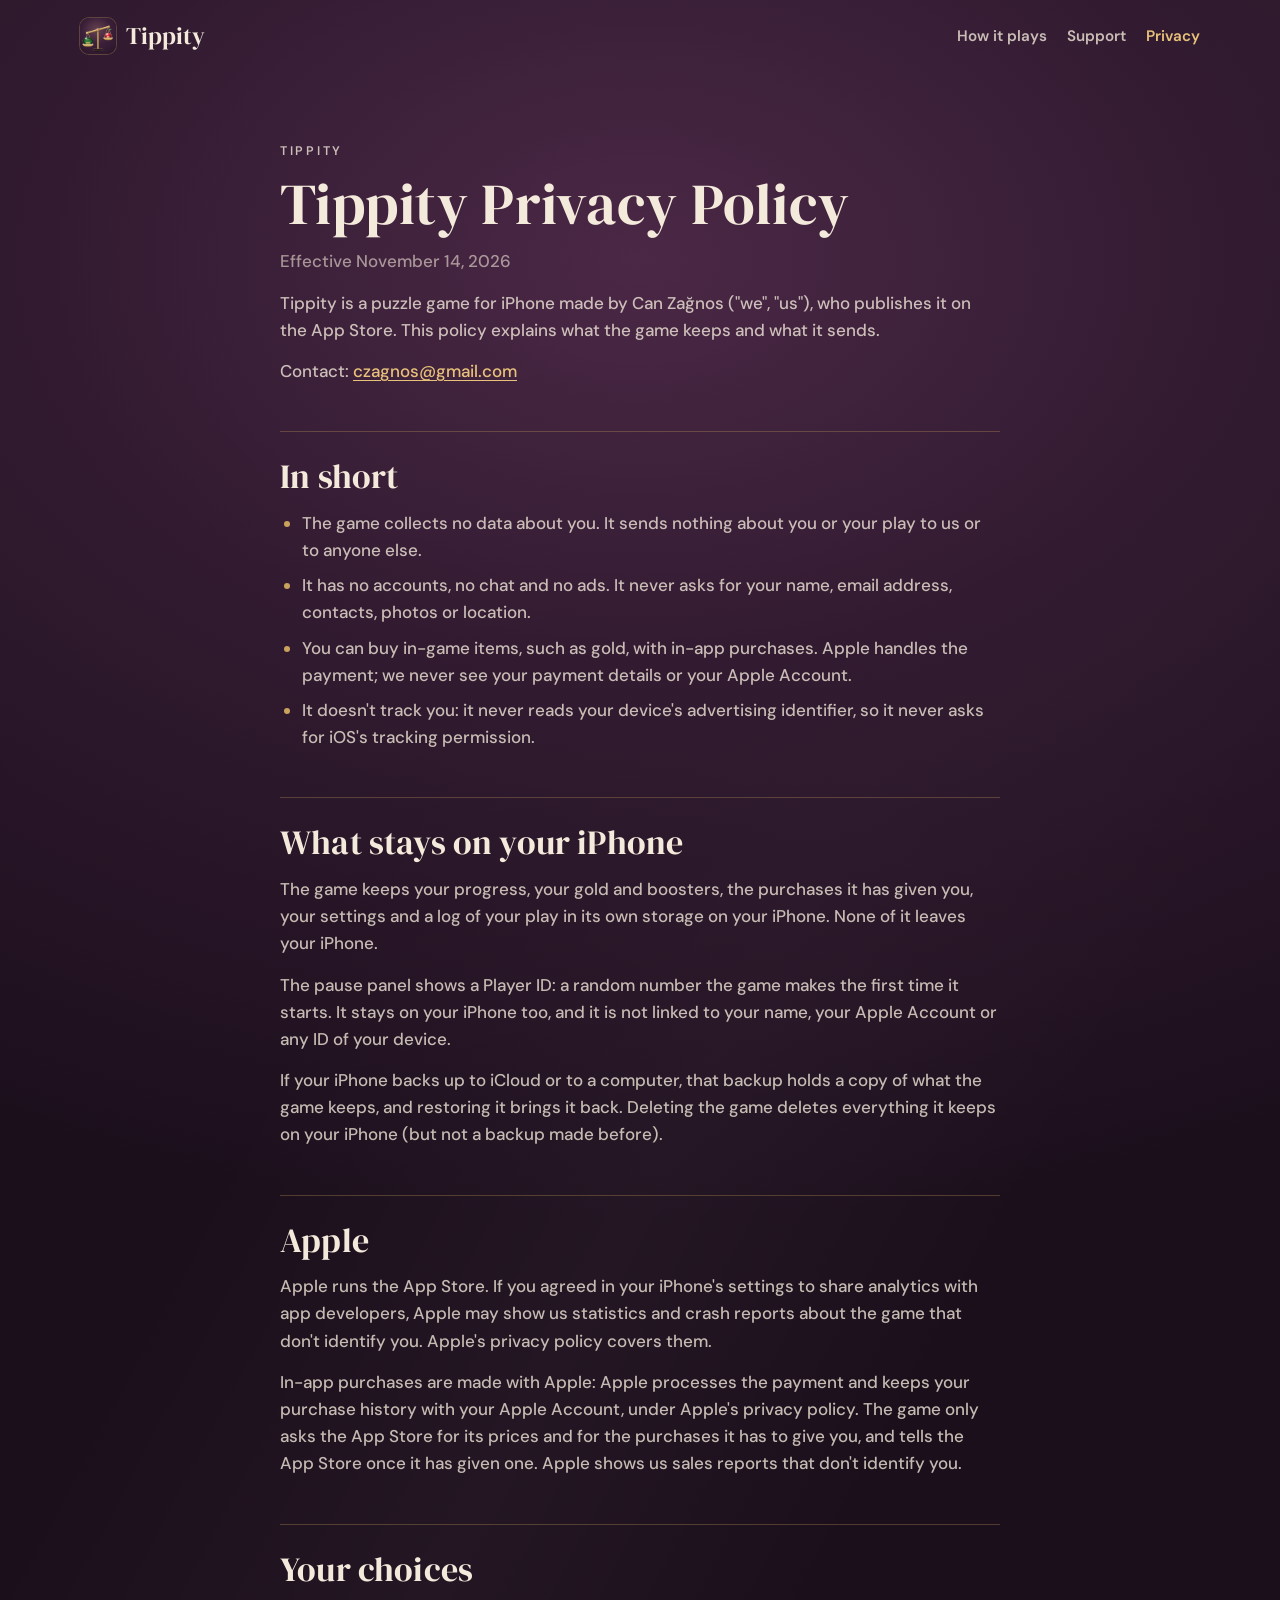
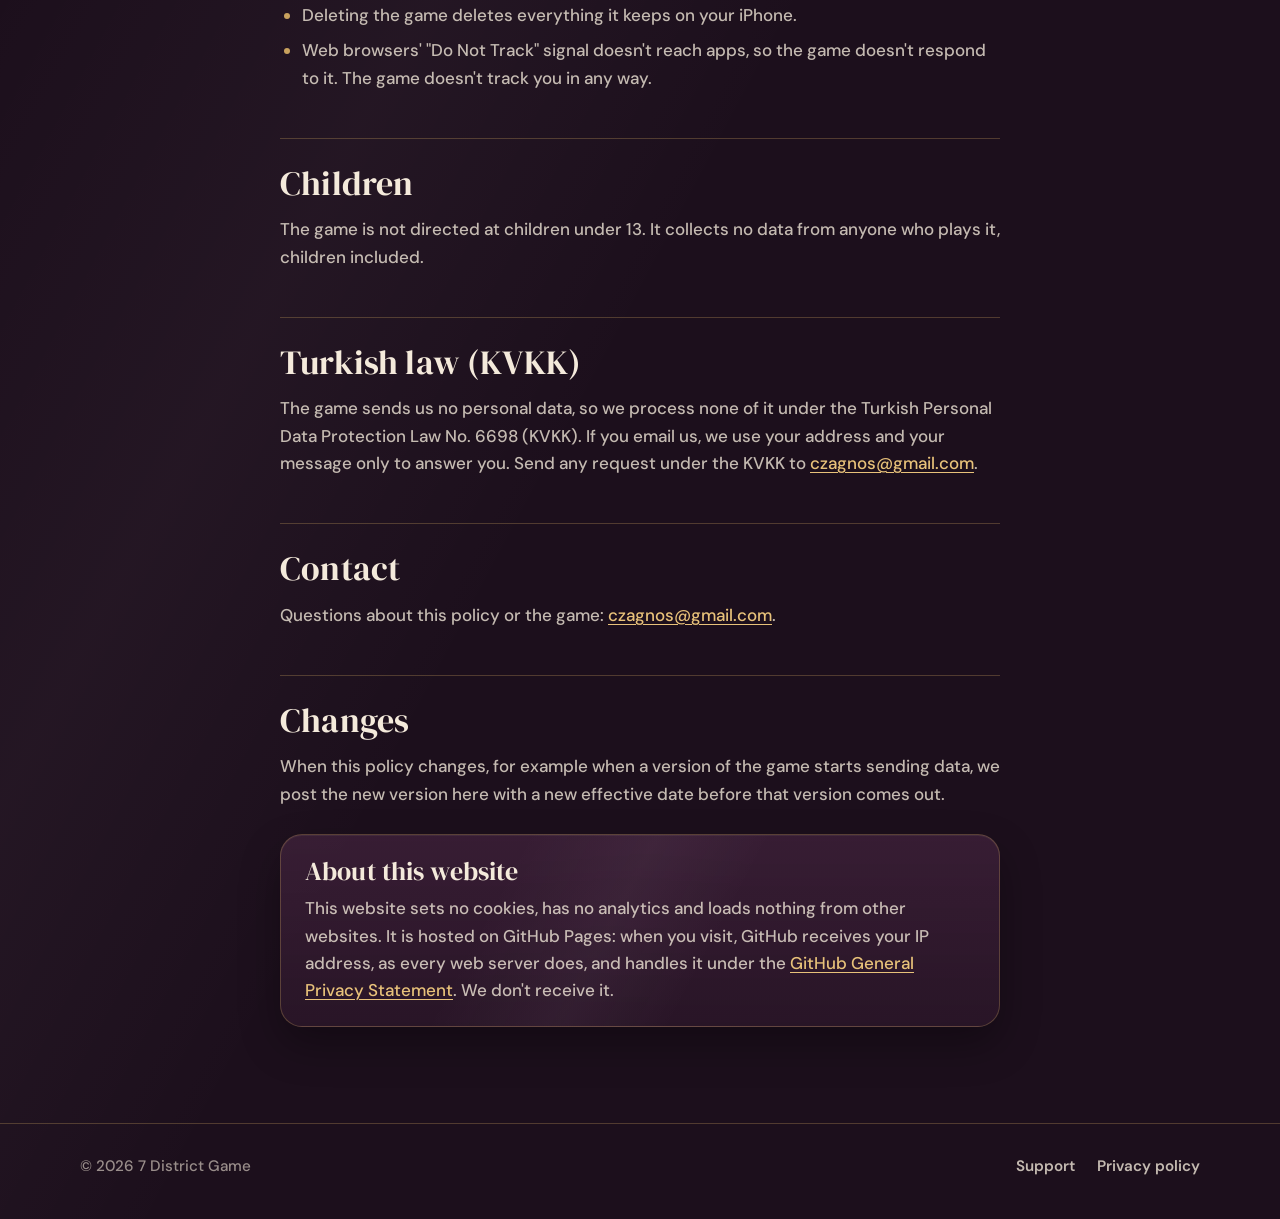
==== commit 99dd621f: "Say in the policy that in-app purchases go through Apple The game gains in-app purchases (scales-gam" ====
--- a/privacy/index.html
+++ b/privacy/index.html
@@ -36,21 +36,23 @@
       <article class="prose">
         <p class="kicker">Tippity</p>
         <h1>Tippity Privacy Policy</h1>
-        <p class="meta">Effective November 10, 2026</p>
+        <p class="meta">Effective November 14, 2026</p>
         <p>Tippity is a puzzle game for iPhone made by Can Zağnos ("we", "us"), who publishes it on the App Store. This policy explains what the game keeps and what it sends.</p>
         <p>Contact: <a href="mailto:czagnos@gmail.com">czagnos@gmail.com</a></p>
         <h2 id="in-short">In short</h2>
         <ul>
           <li>The game collects no data about you. It sends nothing about you or your play to us or to anyone else.</li>
-          <li>It has no accounts, no chat, no ads and no in-app purchases. It never asks for your name, email address, contacts, photos or location.</li>
+          <li>It has no accounts, no chat and no ads. It never asks for your name, email address, contacts, photos or location.</li>
+          <li>You can buy in-game items, such as gold, with in-app purchases. Apple handles the payment; we never see your payment details or your Apple Account.</li>
           <li>It doesn't track you: it never reads your device's advertising identifier, so it never asks for iOS's tracking permission.</li>
         </ul>
         <h2 id="what-stays-on-your-iphone">What stays on your iPhone</h2>
-        <p>The game keeps your progress, your gold and boosters, your settings and a log of your play in its own storage on your iPhone. None of it leaves your iPhone.</p>
+        <p>The game keeps your progress, your gold and boosters, the purchases it has given you, your settings and a log of your play in its own storage on your iPhone. None of it leaves your iPhone.</p>
         <p>The pause panel shows a Player ID: a random number the game makes the first time it starts. It stays on your iPhone too, and it is not linked to your name, your Apple Account or any ID of your device.</p>
         <p>If your iPhone backs up to iCloud or to a computer, that backup holds a copy of what the game keeps, and restoring it brings it back. Deleting the game deletes everything it keeps on your iPhone (but not a backup made before).</p>
         <h2 id="apple">Apple</h2>
         <p>Apple runs the App Store. If you agreed in your iPhone's settings to share analytics with app developers, Apple may show us statistics and crash reports about the game that don't identify you. Apple's privacy policy covers them.</p>
+        <p>In-app purchases are made with Apple: Apple processes the payment and keeps your purchase history with your Apple Account, under Apple's privacy policy. The game only asks the App Store for its prices and for the purchases it has to give you, and tells the App Store once it has given one. Apple shows us sales reports that don't identify you.</p>
         <h2 id="your-choices">Your choices</h2>
         <ul>
           <li>Deleting the game deletes everything it keeps on your iPhone.</li>
